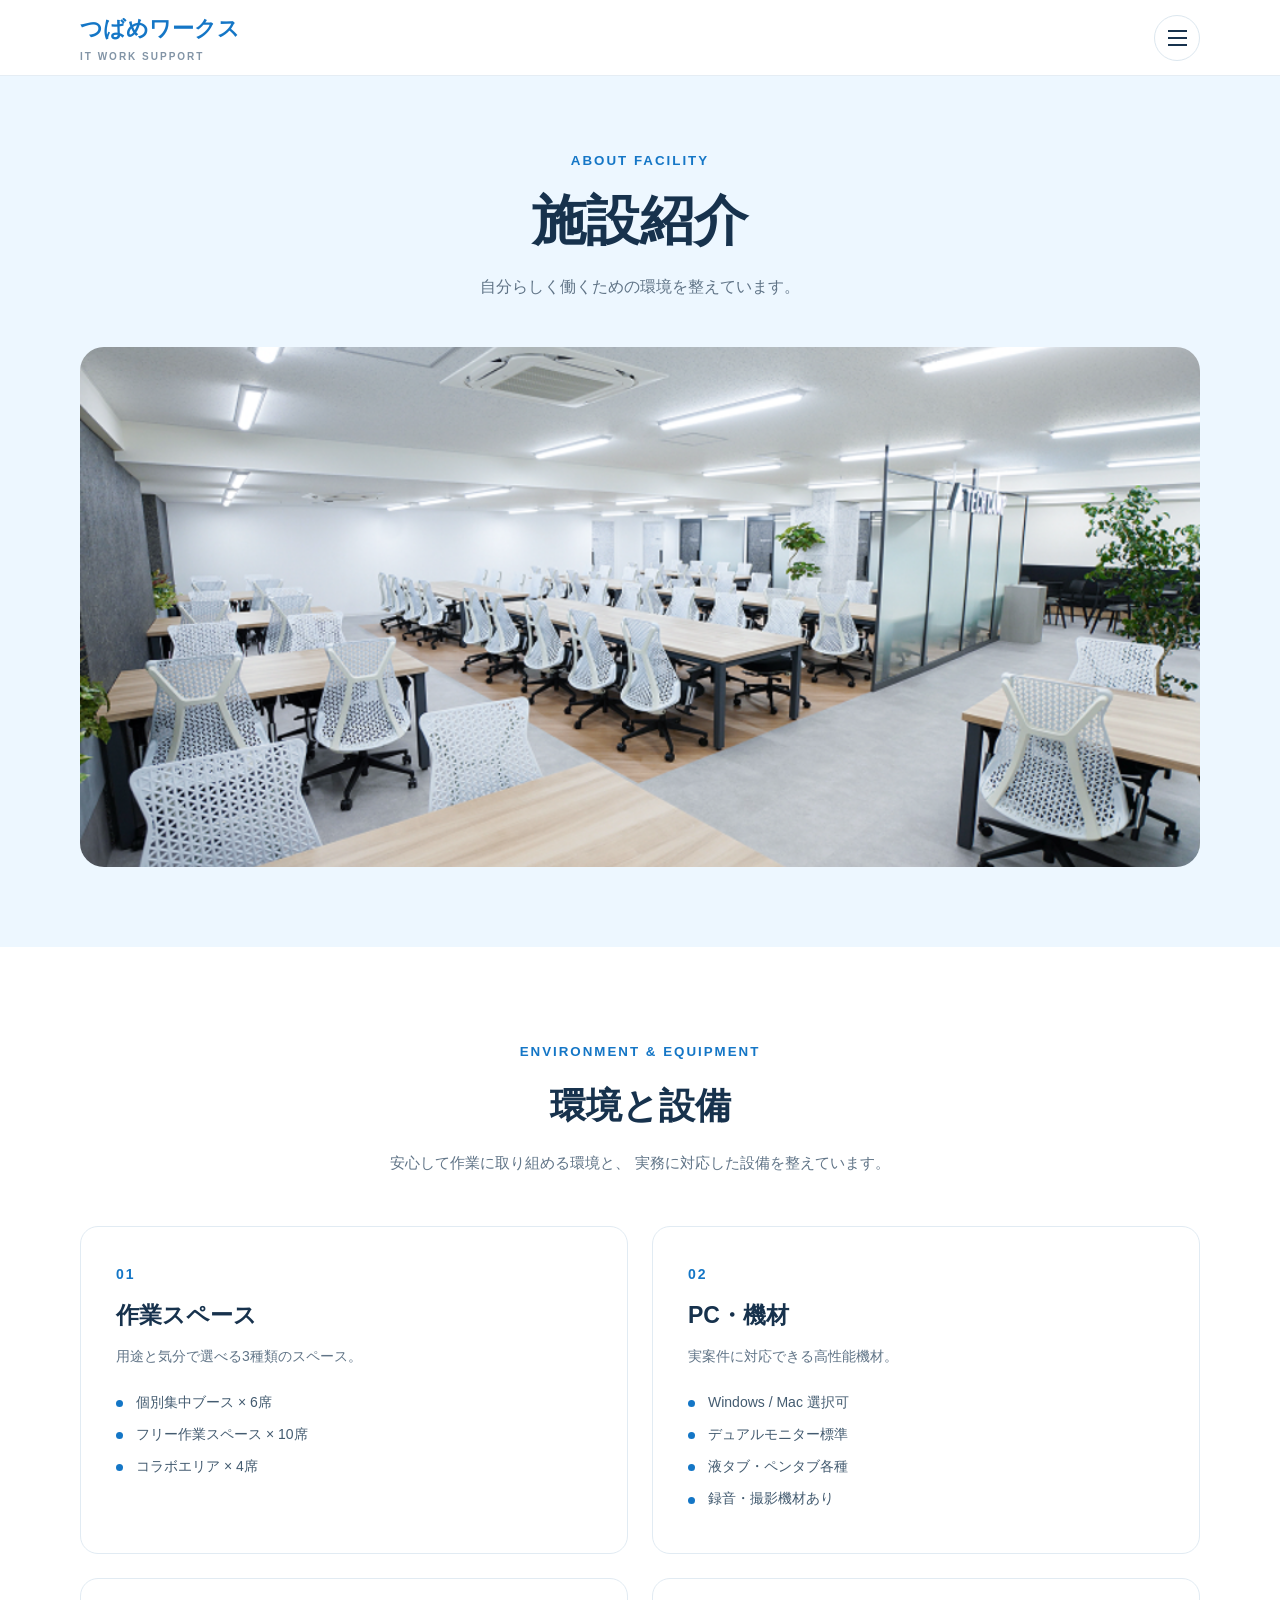
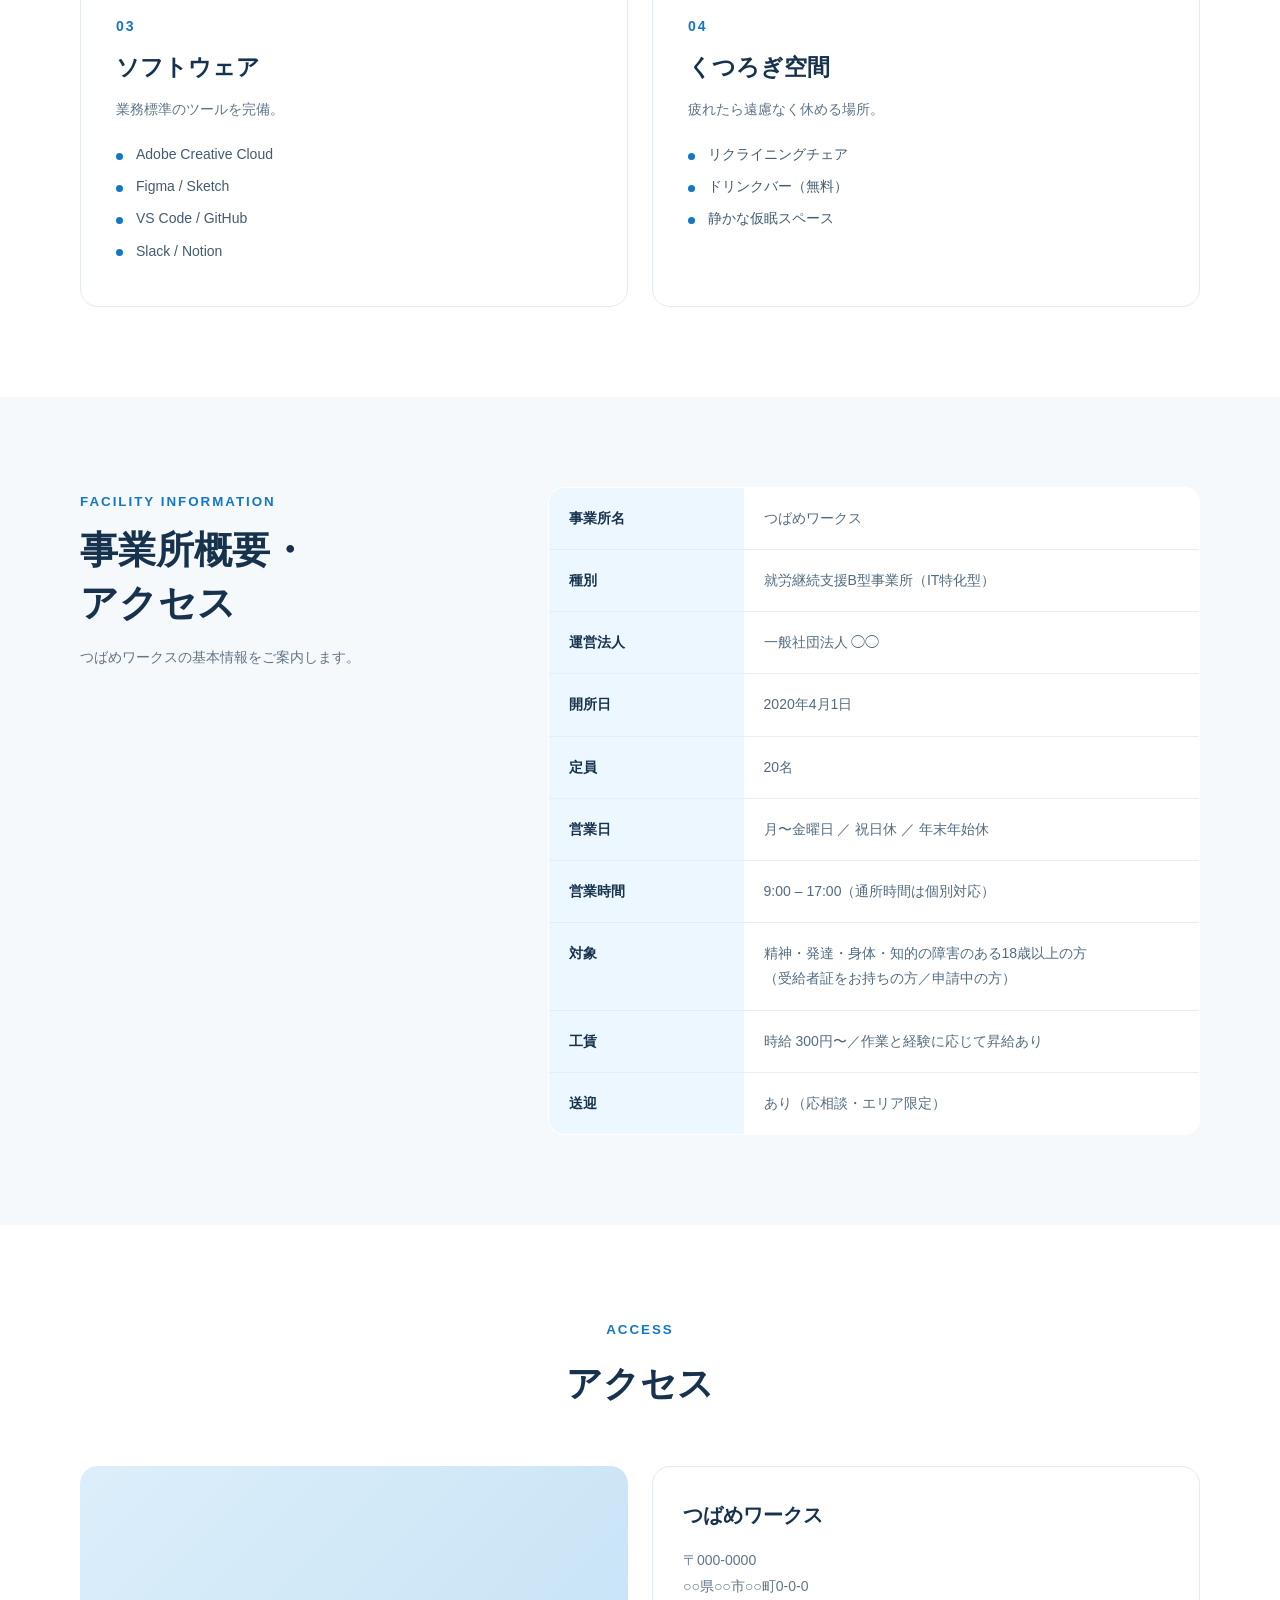
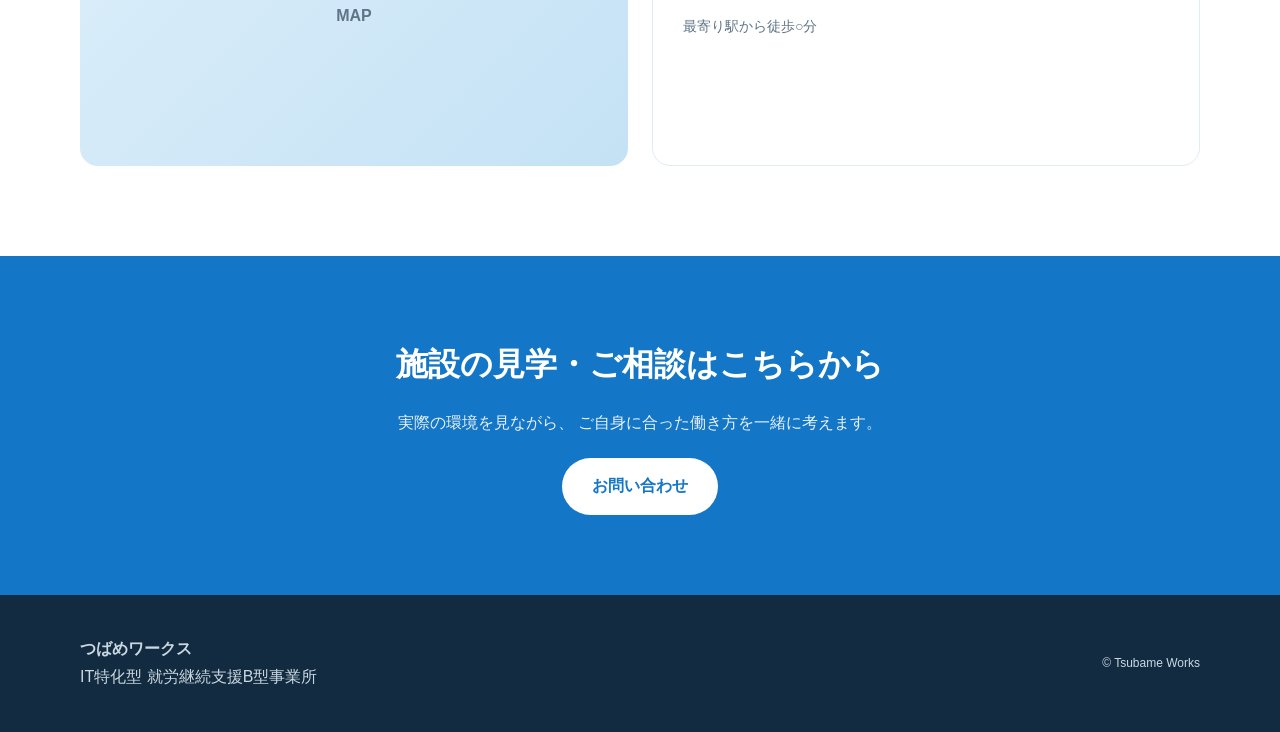
==== about.html @ 710bbd92 "Initial commit" ====
<!DOCTYPE html>
<html lang="ja">

<head>

<meta charset="UTF-8">

<meta
  name="viewport"
  content="width=device-width, initial-scale=1.0"
>
<link rel="stylesheet" href="css/style2.css">
<title>
  施設紹介｜つばめワークス
</title>




</head>


<body>


<!-- ========================================
     HEADER
======================================== -->

<header class="site-header">

  <div class="container header-inner">


    <a
      href="index.html"
      class="logo"
    >

      つばめワークス

      <span>
        IT WORK SUPPORT
      </span>

    </a>


    <button
      class="menu-toggle"
      id="menuToggle"
      aria-label="メニューを開く"
      aria-expanded="false"
    >

      <span></span>

      <span></span>

      <span></span>

    </button>


    <nav
      class="global-nav"
      id="globalNav"
    >

      <a href="index.html">
        ホーム
      </a>

      <a href="about.html">
        施設紹介
      </a>

      <a href="work.html">
        作業内容
      </a>

      <a href="#contact">
        お問い合わせ
      </a>

    </nav>

  </div>

</header>


<!-- ========================================
     MAIN
======================================== -->

<main>


<!-- ========================================
     PAGE HERO
======================================== -->

<section class="page-hero">

  <div class="container">


    <div class="page-hero-title">

      <small>
        ABOUT FACILITY
      </small>

      <h1>
        施設紹介
      </h1>

      <p>
        自分らしく働くための環境を整えています。
      </p>

    </div>


    <!--
      施設画像

      images/facility.png
      を使用
    -->

    <div class="facility-image">

      <img
        src="images/facility.png"
        alt="つばめワークスの施設"
      >

    </div>


  </div>

</section>


<!-- ========================================
     ENVIRONMENT & EQUIPMENT
======================================== -->

<section class="facility-features">

  <div class="container">


    <div class="section-title">

      <small>
        ENVIRONMENT & EQUIPMENT
      </small>

      <h2>
        環境と設備
      </h2>

      <p>
        安心して作業に取り組める環境と、
        実務に対応した設備を整えています。
      </p>

    </div>


    <div class="feature-grid">


      <!-- 01 -->

      <article class="feature-card">

        <span class="feature-number">
          01
        </span>

        <h3>
          作業スペース
        </h3>

        <p class="feature-lead">
          用途と気分で選べる3種類のスペース。
        </p>

        <ul>

          <li>
            個別集中ブース × 6席
          </li>

          <li>
            フリー作業スペース × 10席
          </li>

          <li>
            コラボエリア × 4席
          </li>

        </ul>

      </article>


      <!-- 02 -->

      <article class="feature-card">

        <span class="feature-number">
          02
        </span>

        <h3>
          PC・機材
        </h3>

        <p class="feature-lead">
          実案件に対応できる高性能機材。
        </p>

        <ul>

          <li>
            Windows / Mac 選択可
          </li>

          <li>
            デュアルモニター標準
          </li>

          <li>
            液タブ・ペンタブ各種
          </li>

          <li>
            録音・撮影機材あり
          </li>

        </ul>

      </article>


      <!-- 03 -->

      <article class="feature-card">

        <span class="feature-number">
          03
        </span>

        <h3>
          ソフトウェア
        </h3>

        <p class="feature-lead">
          業務標準のツールを完備。
        </p>

        <ul>

          <li>
            Adobe Creative Cloud
          </li>

          <li>
            Figma / Sketch
          </li>

          <li>
            VS Code / GitHub
          </li>

          <li>
            Slack / Notion
          </li>

        </ul>

      </article>


      <!-- 04 -->

      <article class="feature-card">

        <span class="feature-number">
          04
        </span>

        <h3>
          くつろぎ空間
        </h3>

        <p class="feature-lead">
          疲れたら遠慮なく休める場所。
        </p>

        <ul>

          <li>
            リクライニングチェア
          </li>

          <li>
            ドリンクバー（無料）
          </li>

          <li>
            静かな仮眠スペース
          </li>

        </ul>

      </article>


    </div>

  </div>

</section>


<!-- ========================================
     FACILITY SUMMARY
======================================== -->

<section class="facility-summary">

  <div class="container">


    <div class="summary-layout">


      <div class="summary-heading">

        <small>
          FACILITY INFORMATION
        </small>

        <h2>
          事業所概要・<br>
          アクセス
        </h2>

        <p>
          つばめワークスの基本情報をご案内します。
        </p>

      </div>


      <div>


        <table class="info-table">


          <tr>

            <th>
              事業所名
            </th>

            <td>
              つばめワークス
            </td>

          </tr>


          <tr>

            <th>
              種別
            </th>

            <td>
              就労継続支援B型事業所（IT特化型）
            </td>

          </tr>


          <tr>

            <th>
              運営法人
            </th>

            <td>
              一般社団法人 ◯◯
            </td>

          </tr>


          <tr>

            <th>
              開所日
            </th>

            <td>
              2020年4月1日
            </td>

          </tr>


          <tr>

            <th>
              定員
            </th>

            <td>
              20名
            </td>

          </tr>


          <tr>

            <th>
              営業日
            </th>

            <td>
              月〜金曜日 ／ 祝日休 ／ 年末年始休
            </td>

          </tr>


          <tr>

            <th>
              営業時間
            </th>

            <td>
              9:00 – 17:00（通所時間は個別対応）
            </td>

          </tr>


          <tr>

            <th>
              対象
            </th>

            <td>
              精神・発達・身体・知的の障害のある18歳以上の方<br>
              （受給者証をお持ちの方／申請中の方）
            </td>

          </tr>


          <tr>

            <th>
              工賃
            </th>

            <td>
              時給 300円〜／作業と経験に応じて昇給あり
            </td>

          </tr>


          <tr>

            <th>
              送迎
            </th>

            <td>
              あり（応相談・エリア限定）
            </td>

          </tr>


        </table>


      </div>


    </div>

  </div>

</section>


<!-- ========================================
     ACCESS
======================================== -->

<section class="access">

  <div class="container">


    <div class="section-title">

      <small>
        ACCESS
      </small>

      <h2>
        アクセス
      </h2>

    </div>


    <div class="access-box">


      <!--
        Google Map等を後から
        iframeで入れられる場所
      -->

      <div class="access-map">

        MAP

      </div>


      <div class="access-detail">

        <h3>
          つばめワークス
        </h3>

        <p>
          〒000-0000<br>
          ○○県○○市○○町0-0-0
        </p>

        <p>
          最寄り駅から徒歩○分
        </p>

        <p>
         
        </p>

      </div>


    </div>

  </div>

</section>


<!-- ========================================
     CTA
======================================== -->

<section
  class="cta"
  id="contact"
>

  <h2>
    施設の見学・ご相談はこちらから
  </h2>

  <p>
    実際の環境を見ながら、
    ご自身に合った働き方を一緒に考えます。
  </p>


  <a
    href="#"
    class="btn"
  >
    お問い合わせ
  </a>

</section>


</main>


<!-- ========================================
     FOOTER
======================================== -->

<footer>

  <div class="container">


    <div>

      <strong>
        つばめワークス
      </strong>

      <p>
        IT特化型 就労継続支援B型事業所
      </p>

    </div>


    <small>
      © Tsubame Works
    </small>


  </div>

</footer>

<script src="js/script.js"></script>


</body>

</html>
---- css/style2.css ----
/* ========================================
   RESET
======================================== */

*{
  box-sizing:border-box;
  margin:0;
  padding:0;
}

html{
  scroll-behavior:smooth;
}

body{
  font-family:
    -apple-system,
    BlinkMacSystemFont,
    "Noto Sans JP",
    sans-serif;

  color:#17324d;

  line-height:1.8;

  background:#fff;
}

a{
  text-decoration:none;
  color:inherit;
}

.container{
  width:min(1120px,90%);
  margin:auto;
}


/* ========================================
   HEADER
   index.html と共通
======================================== */

.site-header{
  height:76px;
  background:#fff;
  border-bottom:1px solid #e5edf4;
  position:relative;
  z-index:1000;
}

.header-inner{
  height:100%;
  display:flex;
  align-items:center;
  justify-content:space-between;
}


/* LOGO */

.logo{
  font-size:22px;
  font-weight:800;
  color:#1476c6;
}

.logo span{
  display:block;
  font-size:10px;
  letter-spacing:2px;
  color:#8294a6;
}


/* ========================================
   HAMBURGER
======================================== */

.menu-toggle{
  width:46px;
  height:46px;

  border:1px solid #dce7ef;

  background:#fff;

  border-radius:50%;

  display:flex;
  flex-direction:column;

  justify-content:center;
  align-items:center;

  gap:5px;

  cursor:pointer;

  transition:.25s;

  position:relative;

  z-index:1100;
}

.menu-toggle:hover{
  background:#edf7ff;
}

.menu-toggle span{
  width:19px;
  height:2px;

  background:#17324d;

  display:block;

  transition:.3s;
}


/* OPEN */

.menu-toggle.active span:nth-child(1){
  transform:
    translateY(7px)
    rotate(45deg);
}

.menu-toggle.active span:nth-child(2){
  opacity:0;
}

.menu-toggle.active span:nth-child(3){
  transform:
    translateY(-7px)
    rotate(-45deg);
}


/* ========================================
   NAVIGATION
======================================== */

.global-nav{
  position:fixed;

  top:0;
  right:0;

  width:100%;
  height:100vh;

  background:#fff;

  display:flex;

  flex-direction:column;

  justify-content:center;

  align-items:center;

  gap:32px;

  opacity:0;

  visibility:hidden;

  transform:translateY(-15px);

  transition:
    opacity .3s ease,
    visibility .3s ease,
    transform .3s ease;

  z-index:1050;
}

.global-nav.active{
  opacity:1;

  visibility:visible;

  transform:translateY(0);
}

.global-nav a{
  font-size:22px;

  font-weight:700;

  color:#17324d;

  transition:.2s;
}

.global-nav a:hover{
  color:#1476c6;
}


/* ========================================
   PAGE HERO
======================================== */

.page-hero{
  background:#edf7ff;

  padding:
    70px 0 80px;
}

.page-hero-title{
  text-align:center;

  margin-bottom:45px;
}

.page-hero-title small{
  color:#1476c6;

  font-weight:bold;

  letter-spacing:2px;
}

.page-hero-title h1{
  font-size:
    clamp(32px,5vw,54px);

  line-height:1.4;

  margin-top:8px;
}

.page-hero-title p{
  color:#607487;

  margin-top:15px;
}


/* ========================================
   FACILITY IMAGE
======================================== */

.facility-image{
  width:100%;

  height:
    clamp(280px,45vw,520px);

  border-radius:24px;

  overflow:hidden;

  background:
    linear-gradient(
      135deg,
      #cfeaff,
      #8cc9f2
    );

  position:relative;
}

.facility-image img{
  width:100%;
  height:100%;

  display:block;

  object-fit:cover;

  object-position:center;
}


/* ========================================
   SECTION
======================================== */

section{
  padding:90px 0;
}

.section-title{
  text-align:center;

  margin-bottom:50px;
}

.section-title small{
  color:#1476c6;

  font-weight:bold;

  letter-spacing:2px;
}

.section-title h2{
  font-size:
    clamp(28px,4vw,36px);

  margin-top:8px;
}

.section-title p{
  color:#607487;

  font-size:15px;

  margin-top:10px;
}


/* ========================================
   FACILITY FEATURES
======================================== */

.facility-features{
  background:#fff;
}

.feature-grid{
  display:grid;

  grid-template-columns:
    repeat(2,1fr);

  gap:24px;
}

.feature-card{
  border:1px solid #e1ebf3;

  border-radius:18px;

  padding:35px;

  background:#fff;

  transition:.25s;
}

.feature-card:hover{
  transform:translateY(-5px);

  box-shadow:
    0 15px 35px
    rgba(30,80,120,.08);
}


/* NUMBER */

.feature-number{
  display:block;

  font-size:14px;

  font-weight:800;

  color:#1476c6;

  letter-spacing:2px;

  margin-bottom:8px;
}


/* TITLE */

.feature-card h3{
  font-size:23px;

  margin-bottom:8px;
}


/* DESCRIPTION */

.feature-lead{
  color:#607487;

  margin-bottom:20px;

  font-size:14px;
}


/* LIST */

.feature-card ul{
  list-style:none;
}

.feature-card li{
  position:relative;

  padding-left:20px;

  margin-bottom:7px;

  font-size:14px;

  color:#435b70;
}

.feature-card li::before{
  content:"";

  position:absolute;

  left:0;
  top:.75em;

  width:7px;
  height:7px;

  border-radius:50%;

  background:#1476c6;
}


/* ========================================
   FACILITY SUMMARY
======================================== */

.facility-summary{
  background:#f5f9fc;
}

.summary-layout{
  display:grid;

  grid-template-columns:
    1fr 1.6fr;

  gap:60px;

  align-items:start;
}


/* LEFT */

.summary-heading small{
  color:#1476c6;

  font-weight:bold;

  letter-spacing:2px;
}

.summary-heading h2{
  font-size:
    clamp(28px,4vw,38px);

  line-height:1.4;

  margin-top:8px;
}

.summary-heading p{
  color:#607487;

  margin-top:15px;

  font-size:14px;
}


/* TABLE */

.info-table{
  width:100%;

  border-collapse:collapse;

  background:#fff;

  border-radius:16px;

  overflow:hidden;

  border:1px solid #e1ebf3;
}

.info-table tr{
  border-bottom:1px solid #e8eff4;
}

.info-table tr:last-child{
  border-bottom:none;
}

.info-table th{
  width:30%;

  text-align:left;

  padding:18px 20px;

  background:#edf7ff;

  color:#17324d;

  font-size:14px;

  font-weight:700;

  vertical-align:top;
}

.info-table td{
  padding:18px 20px;

  color:#536b80;

  font-size:14px;

  background:#fff;

  vertical-align:top;
}


/* ========================================
   ACCESS
======================================== */

.access{
  background:#fff;
}

.access-box{
  margin-top:50px;

  display:grid;

  grid-template-columns:
    1fr 1fr;

  gap:24px;
}

.access-map{
  min-height:300px;

  border-radius:18px;

  background:
    linear-gradient(
      135deg,
      #dceefa,
      #c4e2f5
    );

  display:flex;

  align-items:center;

  justify-content:center;

  color:#607487;

  font-weight:bold;
}

.access-detail{
  border:1px solid #e1ebf3;

  border-radius:18px;

  padding:30px;
}

.access-detail h3{
  font-size:20px;

  margin-bottom:15px;

  color:#17324d;
}

.access-detail p{
  color:#607487;

  font-size:14px;

  margin-bottom:15px;
}


/* ========================================
   CTA
======================================== */

.cta{
  background:#1476c6;

  color:#fff;

  text-align:center;

  padding:80px 20px;
}

.cta h2{
  font-size:
    clamp(25px,4vw,32px);

  margin-bottom:15px;
}

.cta p{
  opacity:.9;
}

.cta .btn{
  display:inline-block;

  margin-top:20px;

  padding:14px 30px;

  border-radius:50px;

  background:#fff;

  color:#1476c6;

  font-weight:bold;

  transition:.2s;
}

.cta .btn:hover{
  transform:translateY(-2px);
}


/* ========================================
   FOOTER
   index.html と共通
======================================== */

footer{
  background:#122b40;

  color:#cbd8e2;

  padding:40px 0;
}

footer .container{
  display:flex;

  justify-content:space-between;

  align-items:center;
}

footer small{
  font-size:12px;
}


/* ========================================
   TABLET
======================================== */

@media(max-width:900px){

  .summary-layout{
    grid-template-columns:1fr;

    gap:35px;
  }

}


/* ========================================
   MOBILE
======================================== */

@media(max-width:768px){

  .site-header{
    height:70px;
  }

  .logo{
    font-size:20px;
  }


  .page-hero{
    padding:
      50px 0 60px;
  }


  .facility-image{
    height:
      clamp(240px,65vw,360px);

    border-radius:18px;
  }


  section{
    padding:65px 0;
  }


  .feature-grid{
    grid-template-columns:1fr;

    gap:18px;
  }


  .feature-card{
    padding:27px;
  }


  .feature-card h3{
    font-size:21px;
  }


  .access-box{
    grid-template-columns:1fr;

    margin-top:35px;
  }


  .access-map{
    min-height:240px;
  }


  .info-table th{
    width:34%;

    padding:
      14px 12px;

    font-size:12px;
  }

  .info-table td{
    padding:
      14px 12px;

    font-size:13px;
  }


  footer .container{
    display:block;
  }


  footer small{
    display:block;

    margin-top:20px;
  }

}


/* ========================================
   VERY SMALL SCREEN
======================================== */

@media(max-width:400px){

  .container{
    width:92%;
  }


  .feature-card{
    padding:23px;
  }


  .info-table th{
    width:36%;
  }

}
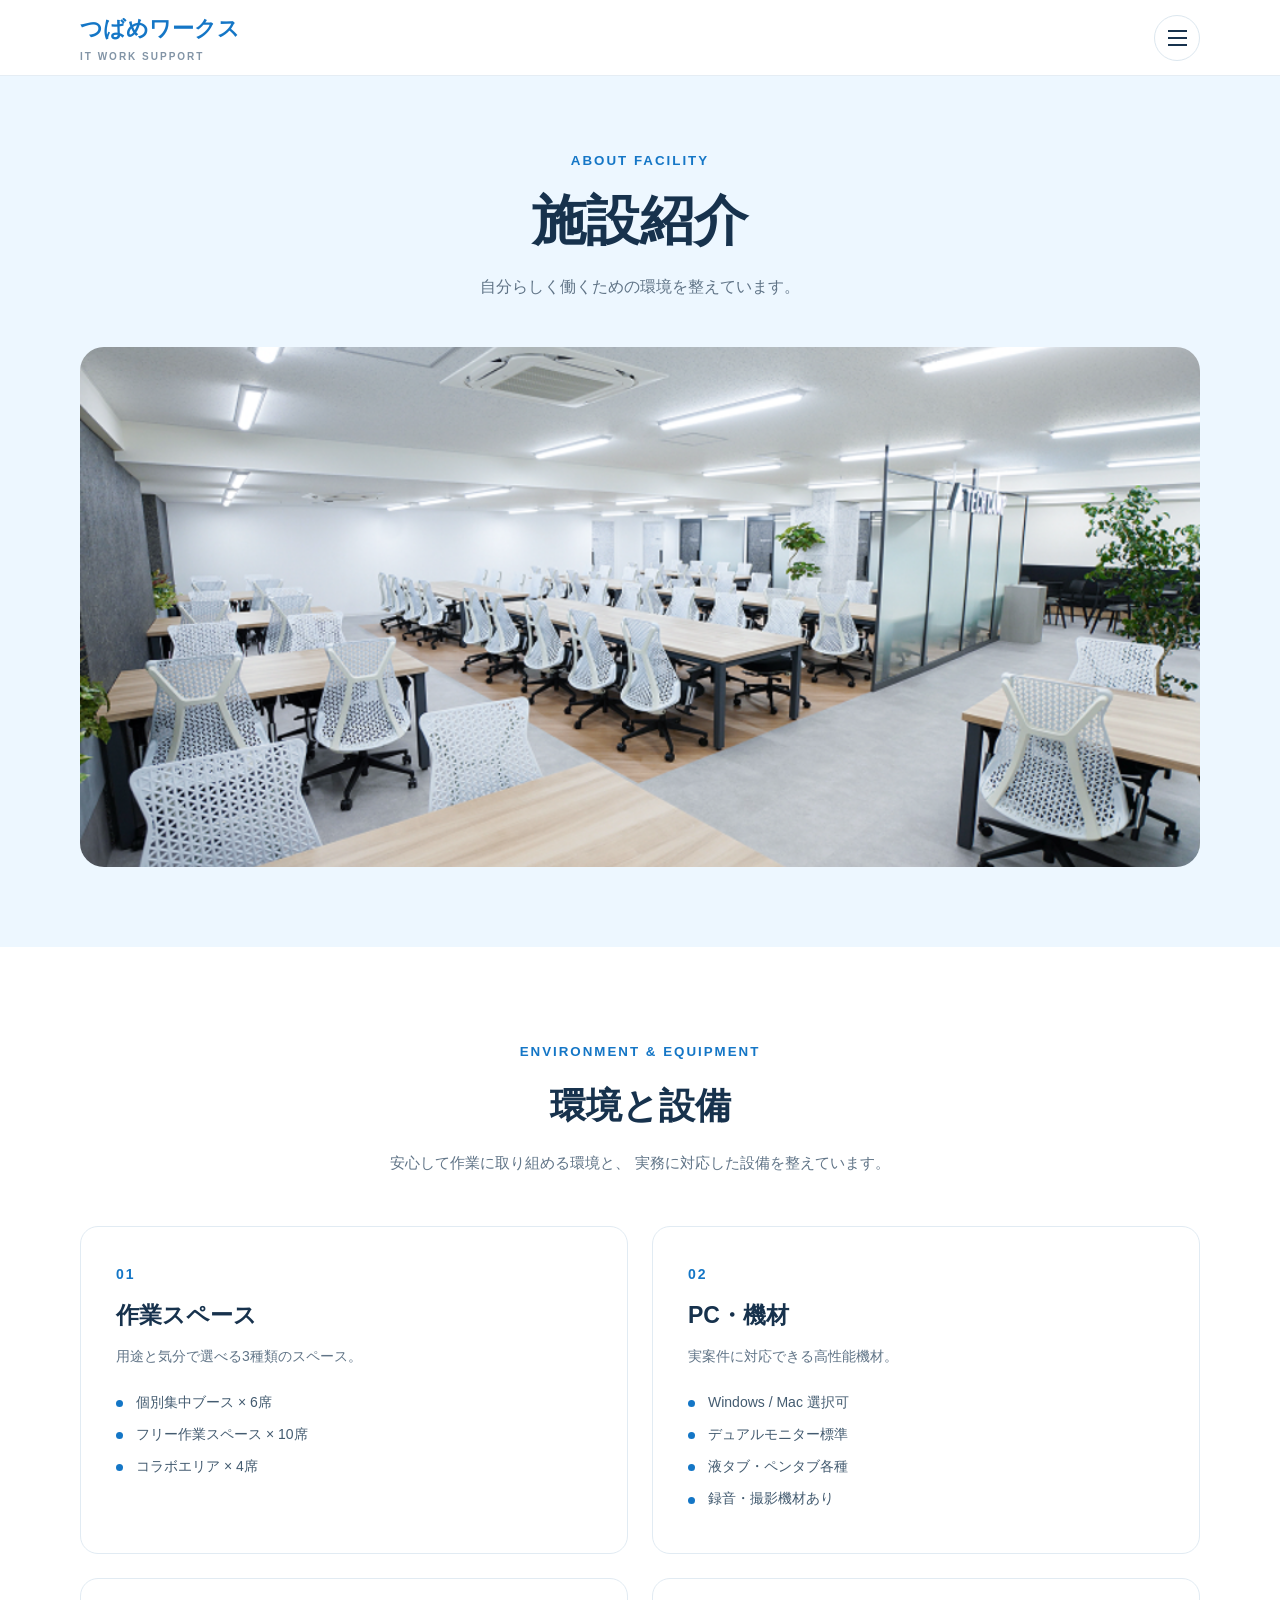
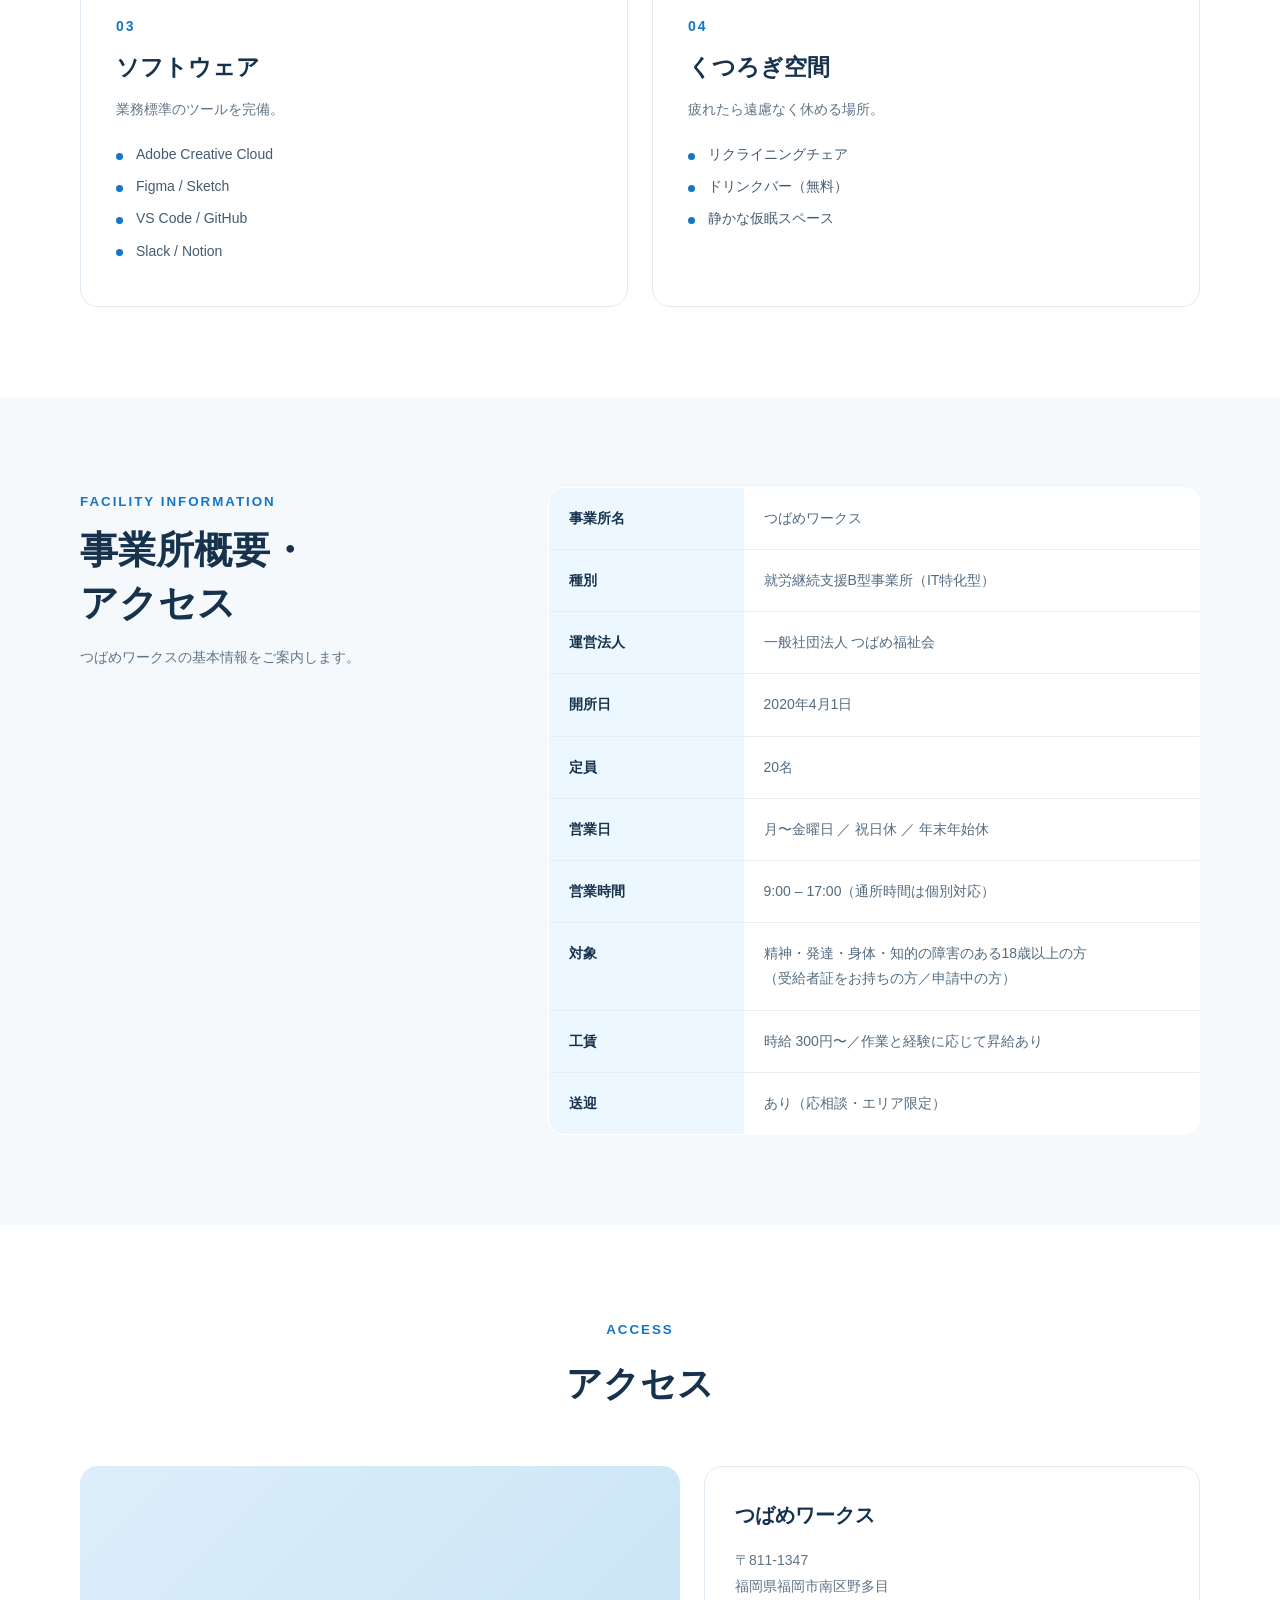
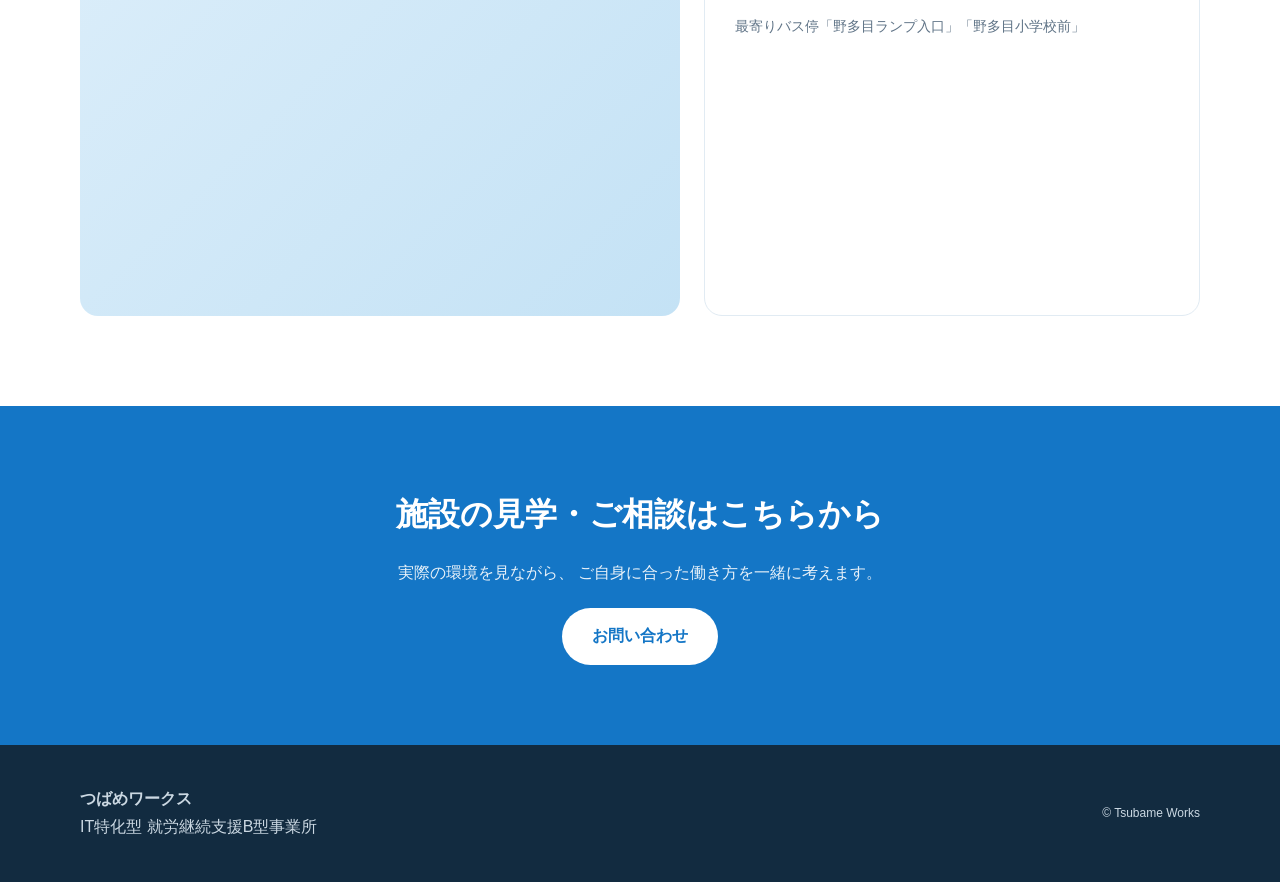
==== commit 6dc4b67e: "画像、MAPの追加" ====
--- a/about.html
+++ b/about.html
@@ -399,7 +399,7 @@
             </th>
 
             <td>
-              一般社団法人 ◯◯
+              一般社団法人 つばめ福祉会
             </td>
 
           </tr>
@@ -535,14 +535,11 @@
     <div class="access-box">
 
 
-      <!--
-        Google Map等を後から
-        iframeで入れられる場所
-      -->
+      
 
       <div class="access-map">
 
-        MAP
+       <iframe src="https://www.google.com/maps/embed?pb=!1m18!1m12!1m3!1d3325.4561435379255!2d130.42451507315803!3d33.54152304452946!2m3!1f0!2f0!3f0!3m2!1i1024!2i768!4f13.1!3m3!1m2!1s0x3541912665f8f911%3A0xcc753ad58af7b96b!2z56aP5bKh6YeO5aSa55uu6YO15L6_5bGA!5e0!3m2!1sja!2sjp!4v1786948467826!5m2!1sja!2sjp" width="600" height="450" style="border:0;" allowfullscreen="" loading="lazy" referrerpolicy="strict-origin-when-cross-origin"></iframe>
 
       </div>
 
@@ -554,12 +551,12 @@
         </h3>
 
         <p>
-          〒000-0000<br>
-          ○○県○○市○○町0-0-0
+          〒811-1347<br>
+          福岡県福岡市南区野多目
         </p>
 
         <p>
-          最寄り駅から徒歩○分
+          最寄りバス停「野多目ランプ入口」「野多目小学校前」
         </p>
 
         <p>
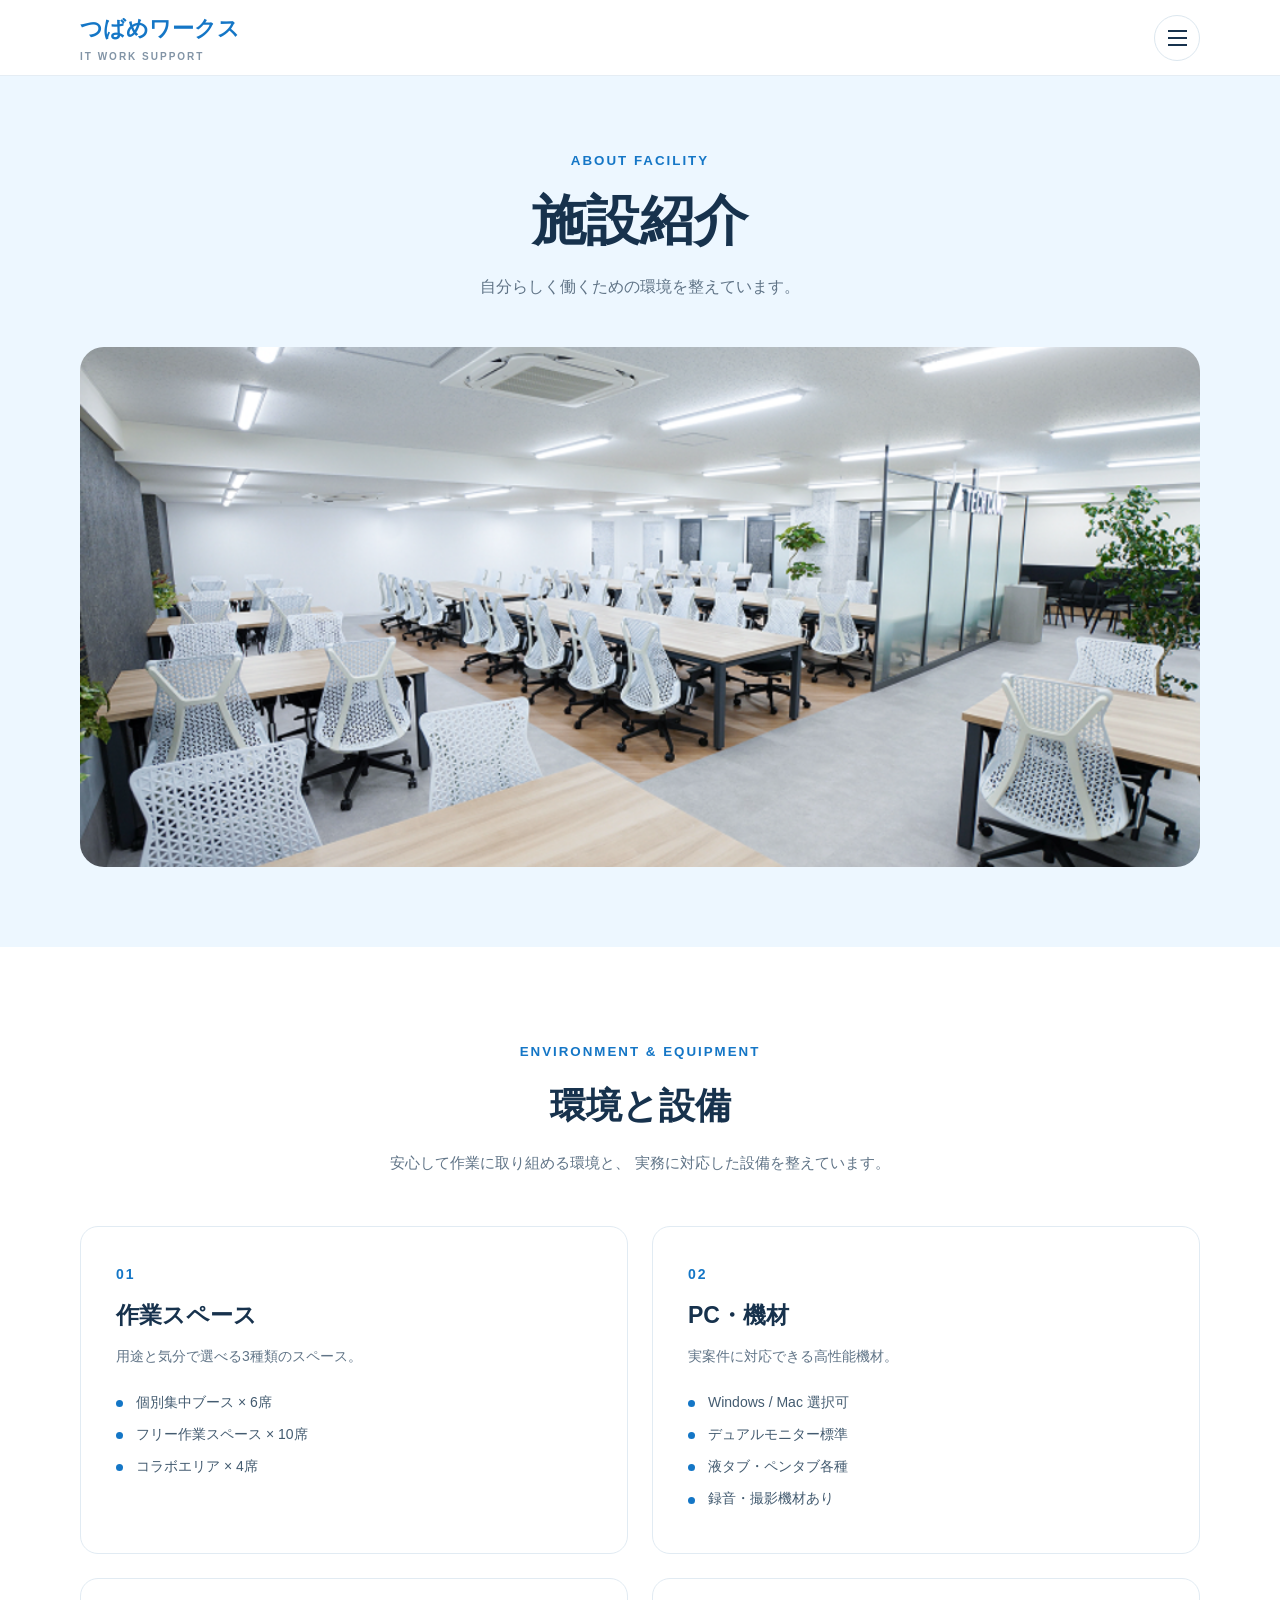
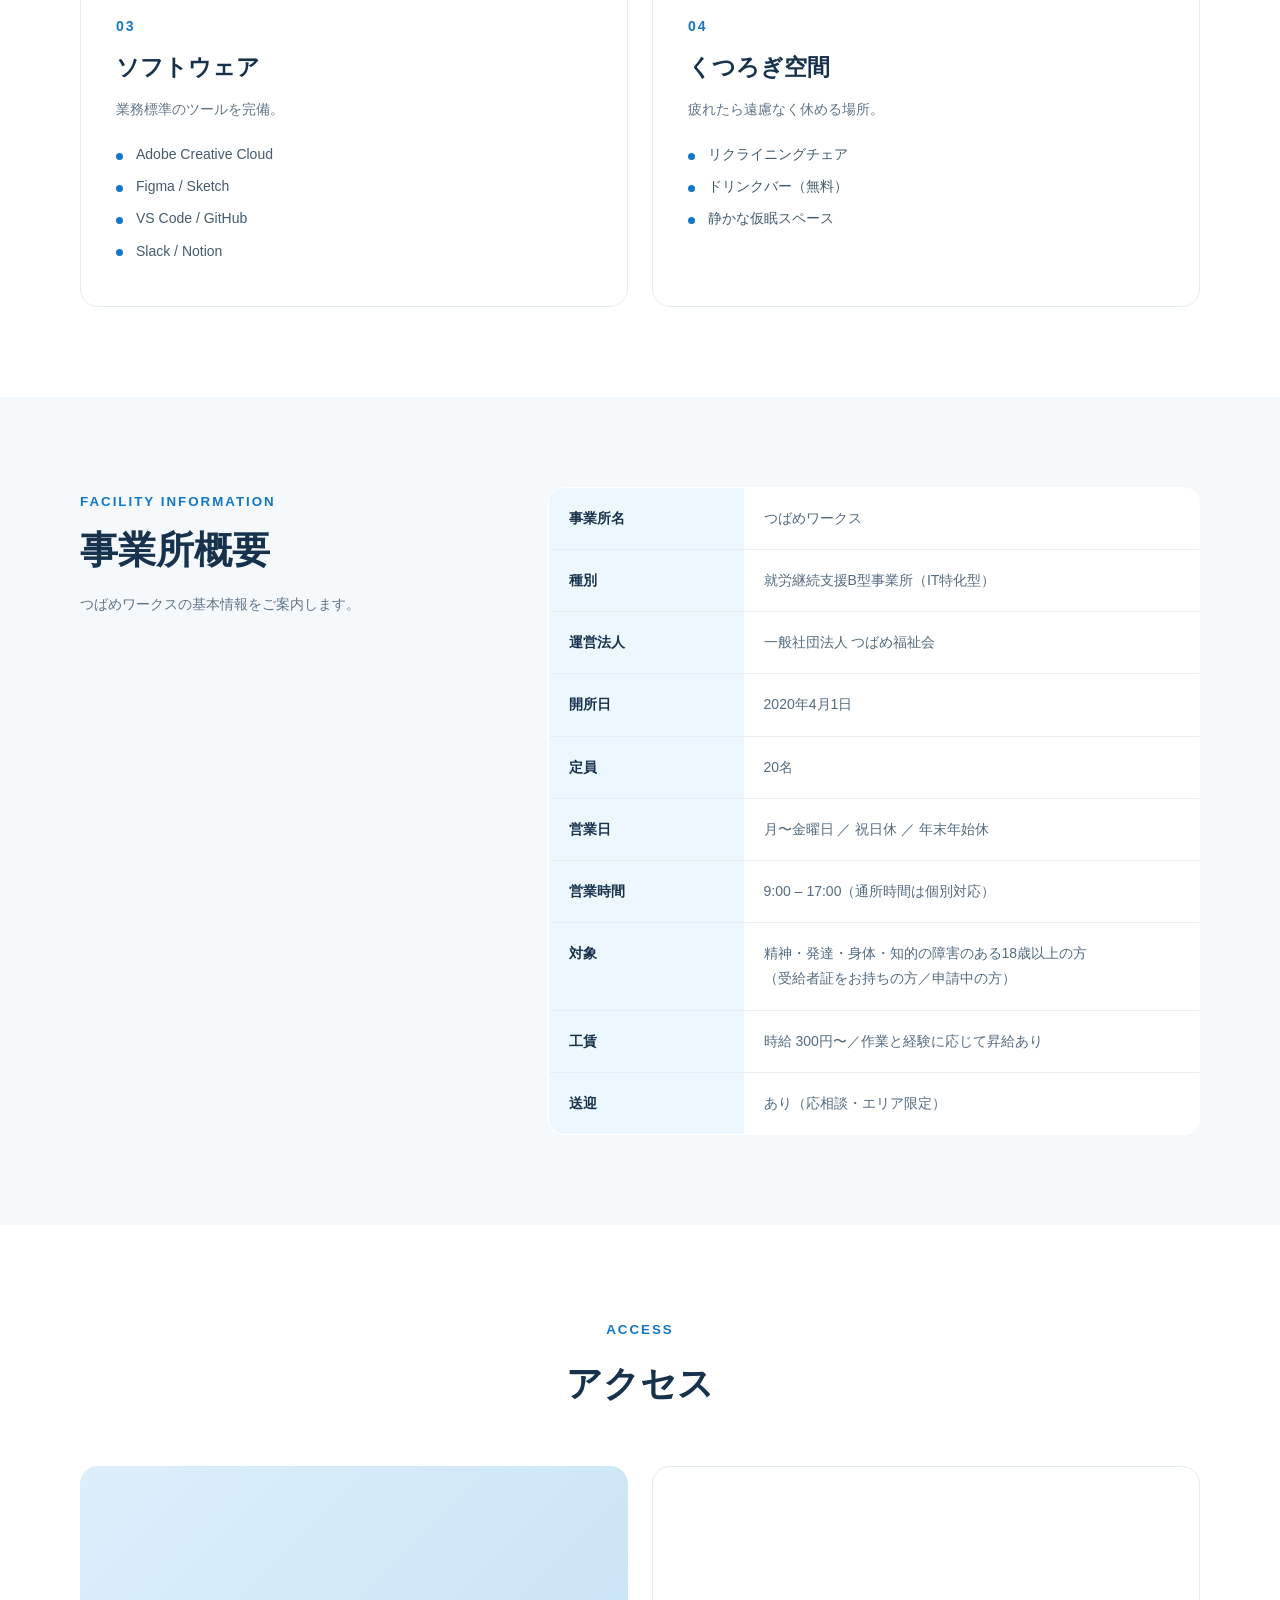
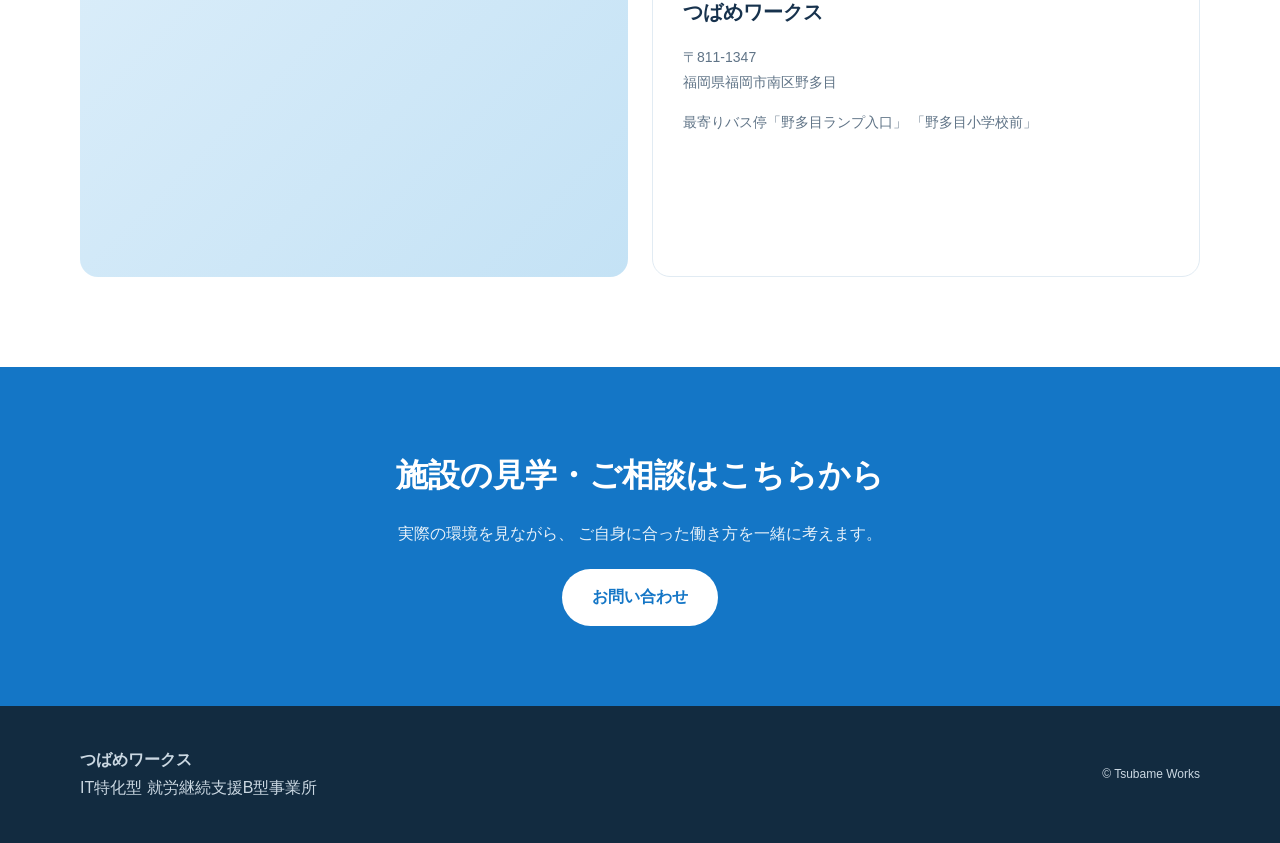
==== commit 2e67460f: "微調整" ====
--- a/about.html
+++ b/about.html
@@ -349,8 +349,7 @@
         </small>
 
         <h2>
-          事業所概要・<br>
-          アクセス
+          事業所概要
         </h2>
 
         <p>
@@ -535,14 +534,28 @@
     <div class="access-box">
 
 
-      
+      <!-- ========================================
+           GOOGLE MAP
+      ======================================== -->
 
       <div class="access-map">
 
-       <iframe src="https://www.google.com/maps/embed?pb=!1m18!1m12!1m3!1d3325.4561435379255!2d130.42451507315803!3d33.54152304452946!2m3!1f0!2f0!3f0!3m2!1i1024!2i768!4f13.1!3m3!1m2!1s0x3541912665f8f911%3A0xcc753ad58af7b96b!2z56aP5bKh6YeO5aSa55uu6YO15L6_5bGA!5e0!3m2!1sja!2sjp!4v1786948467826!5m2!1sja!2sjp" width="600" height="450" style="border:0;" allowfullscreen="" loading="lazy" referrerpolicy="strict-origin-when-cross-origin"></iframe>
+        <iframe
+          src="https://www.google.com/maps/embed?pb=!1m18!1m12!1m3!1d3325.4561435379255!2d130.42451507315803!3d33.54152304452946!2m3!1f0!2f0!3f0!3m2!1i1024!2i768!4f13.1!3m3!1m2!1s0x3541912665f8f911%3A0xcc753ad58af7b96b!2z56aP5bKh6YeO5aSa55uu6YO15L6_5bGA!5e0!3m2!1sja!2sjp!4v1786948467826!5m2!1sja!2sjp"
+          width="600"
+          height="450"
+          style="border:0;"
+          allowfullscreen=""
+          loading="lazy"
+          referrerpolicy="strict-origin-when-cross-origin"
+        ></iframe>
 
       </div>
 
+
+      <!-- ========================================
+           ACCESS DETAIL
+      ======================================== -->
 
       <div class="access-detail">
 
@@ -556,11 +569,8 @@
         </p>
 
         <p>
-          最寄りバス停「野多目ランプ入口」「野多目小学校前」
-        </p>
-
-        <p>
-         
+          最寄りバス停「野多目ランプ入口」
+          「野多目小学校前」
         </p>
 
       </div>
--- a/css/style2.css
+++ b/css/style2.css
@@ -1,4 +1,3 @@
-
 /* ========================================
    RESET
 ======================================== */
@@ -53,7 +52,9 @@
 
 .header-inner{
   height:100%;
+
   display:flex;
+
   align-items:center;
   justify-content:space-between;
 }
@@ -63,14 +64,19 @@
 
 .logo{
   font-size:22px;
+
   font-weight:800;
+
   color:#1476c6;
 }
 
 .logo span{
   display:block;
+
   font-size:10px;
+
   letter-spacing:2px;
+
   color:#8294a6;
 }
 
@@ -90,6 +96,7 @@
   border-radius:50%;
 
   display:flex;
+
   flex-direction:column;
 
   justify-content:center;
@@ -539,6 +546,12 @@
   background:#fff;
 }
 
+
+/*
+  地図とアクセス情報を
+  PCでは横並びにします。
+*/
+
 .access-box{
   margin-top:50px;
 
@@ -548,12 +561,33 @@
     1fr 1fr;
 
   gap:24px;
-}
+
+  width:100%;
+}
+
+
+/* ========================================
+   GOOGLE MAP
+======================================== */
 
 .access-map{
-  min-height:300px;
+  width:100%;
+
+  /*
+    地図の縦横比を固定。
+
+    PCでは横長、
+    画面が狭くなると
+    幅に合わせて高さも縮小します。
+  */
+
+  aspect-ratio:4 / 3;
+
+  min-width:0;
 
   border-radius:18px;
+
+  overflow:hidden;
 
   background:
     linear-gradient(
@@ -562,23 +596,60 @@
       #c4e2f5
     );
 
+  position:relative;
+}
+
+
+/*
+  Google Maps iframe
+
+  HTML側に width="600"
+  height="450" があっても
+  CSS側で上書きします。
+*/
+
+.access-map iframe{
+  display:block;
+
+  width:100% !important;
+
+  height:100% !important;
+
+  max-width:100%;
+
+  min-width:0;
+
+  border:0;
+
+  position:absolute;
+
+  top:0;
+  left:0;
+}
+
+
+/* ========================================
+   ACCESS DETAIL
+======================================== */
+
+.access-detail{
+  width:100%;
+
+  min-width:0;
+
+  border:1px solid #e1ebf3;
+
+  border-radius:18px;
+
+  padding:30px;
+
+  background:#fff;
+
   display:flex;
 
-  align-items:center;
+  flex-direction:column;
 
   justify-content:center;
-
-  color:#607487;
-
-  font-weight:bold;
-}
-
-.access-detail{
-  border:1px solid #e1ebf3;
-
-  border-radius:18px;
-
-  padding:30px;
 }
 
 .access-detail h3{
@@ -595,6 +666,8 @@
   font-size:14px;
 
   margin-bottom:15px;
+
+  word-break:break-word;
 }
 
 
@@ -684,6 +757,33 @@
     gap:35px;
   }
 
+
+  /*
+    タブレットでは
+    地図と詳細を縦並びにします。
+  */
+
+  .access-box{
+    grid-template-columns:1fr;
+
+    gap:24px;
+  }
+
+
+  .access-map{
+    /*
+      幅100%に合わせて
+      高さも自動的に縮小
+    */
+
+    aspect-ratio:16 / 9;
+  }
+
+
+  .access-detail{
+    padding:30px;
+  }
+
 }
 
 
@@ -738,15 +838,76 @@
   }
 
 
+  /*
+    ACCESS
+    スマートフォンでは
+    完全に1カラム
+  */
+
   .access-box{
+    width:100%;
+
     grid-template-columns:1fr;
 
+    gap:20px;
+
     margin-top:35px;
   }
 
 
+  /*
+    地図の高さを
+    スマートフォンの横幅に
+    合わせて縮小
+  */
+
   .access-map{
-    min-height:240px;
+    width:100%;
+
+    aspect-ratio:4 / 3;
+
+    min-height:0;
+
+    border-radius:14px;
+  }
+
+
+  /*
+    iframeも親要素に
+    完全追従
+  */
+
+  .access-map iframe{
+    width:100% !important;
+
+    height:100% !important;
+
+    max-width:100%;
+  }
+
+
+  .access-detail{
+    width:100%;
+
+    padding:25px;
+
+    border-radius:14px;
+  }
+
+
+  .access-detail h3{
+    font-size:19px;
+
+    margin-bottom:12px;
+  }
+
+
+  .access-detail p{
+    font-size:13px;
+
+    line-height:1.8;
+
+    margin-bottom:12px;
   }
 
 
@@ -797,8 +958,36 @@
   }
 
 
+  /*
+    小さいスマートフォンでは
+    地図をさらに横長にして
+    縦方向の占有量を減らします。
+  */
+
+  .access-map{
+    aspect-ratio:16 / 10;
+
+    border-radius:12px;
+  }
+
+
+  .access-detail{
+    padding:20px;
+  }
+
+
+  .access-detail h3{
+    font-size:18px;
+  }
+
+
+  .access-detail p{
+    font-size:12px;
+  }
+
+
   .info-table th{
     width:36%;
   }
 
-}
+}
